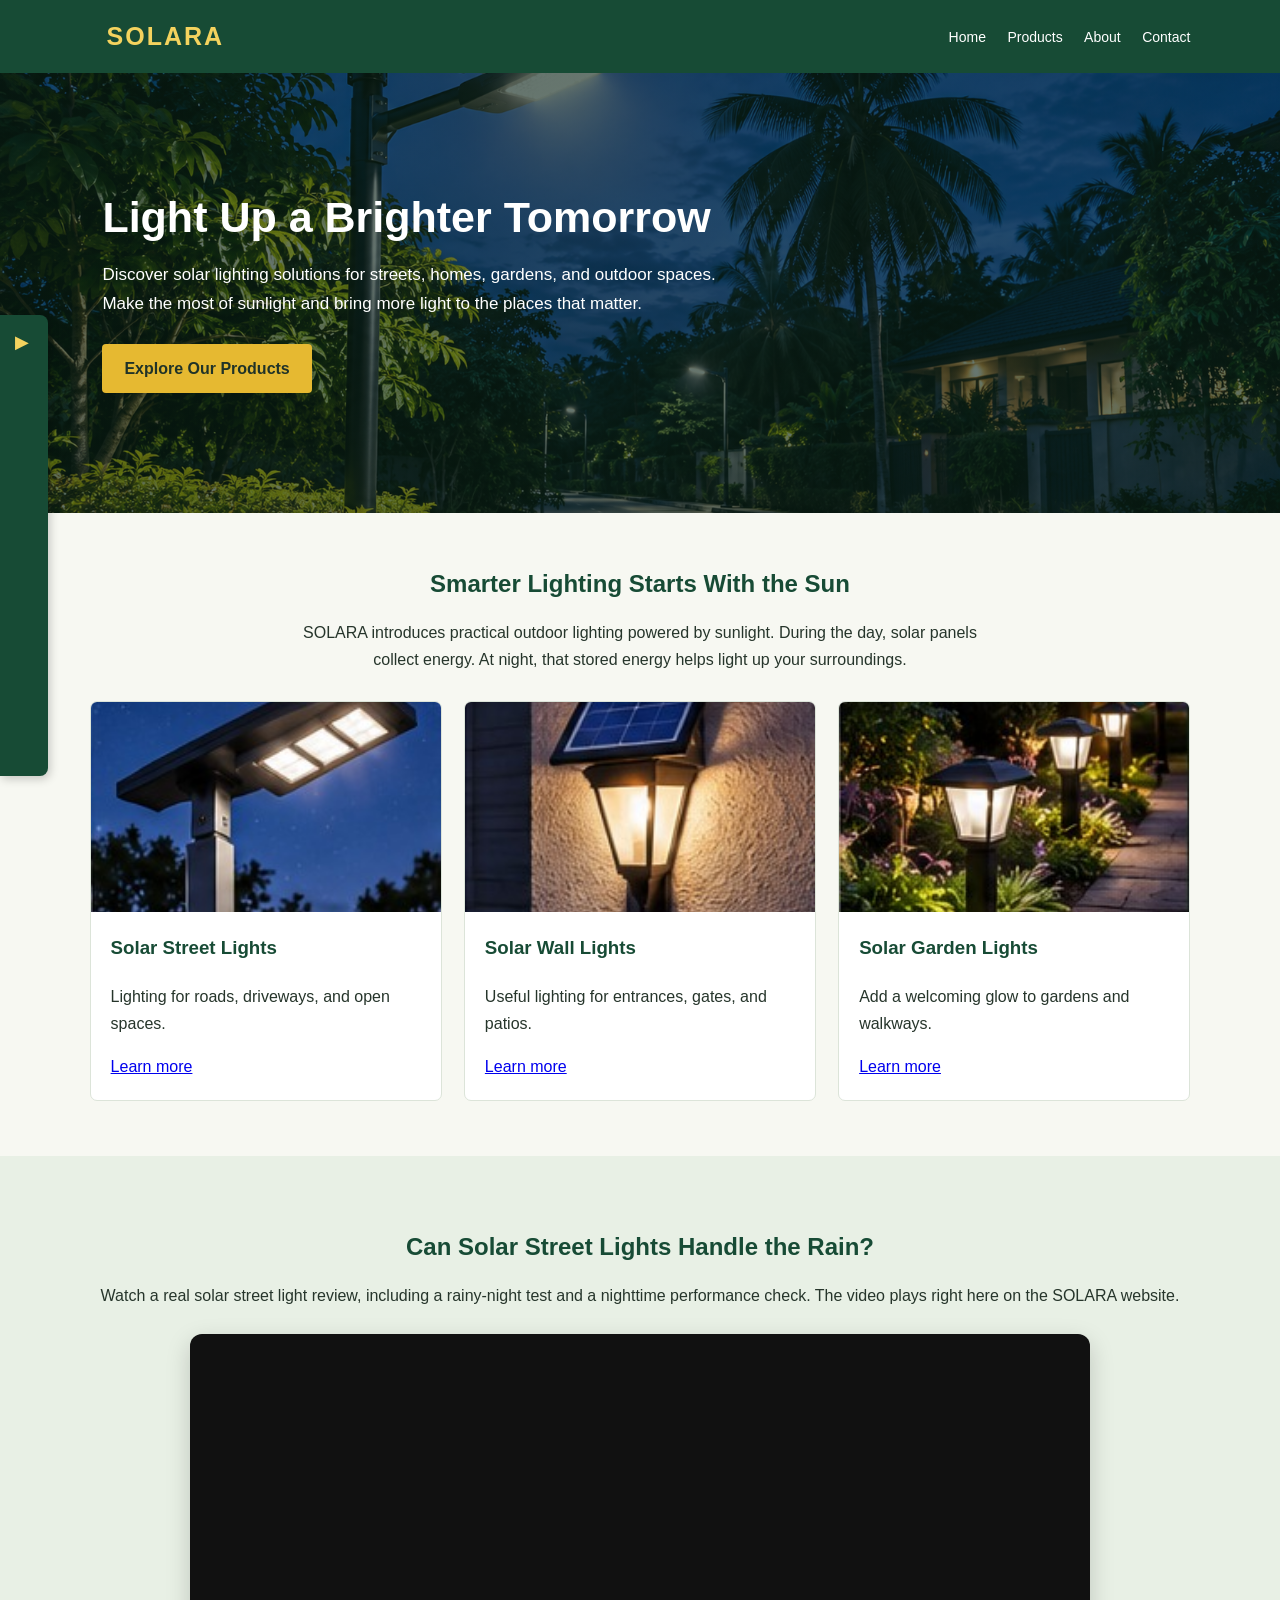
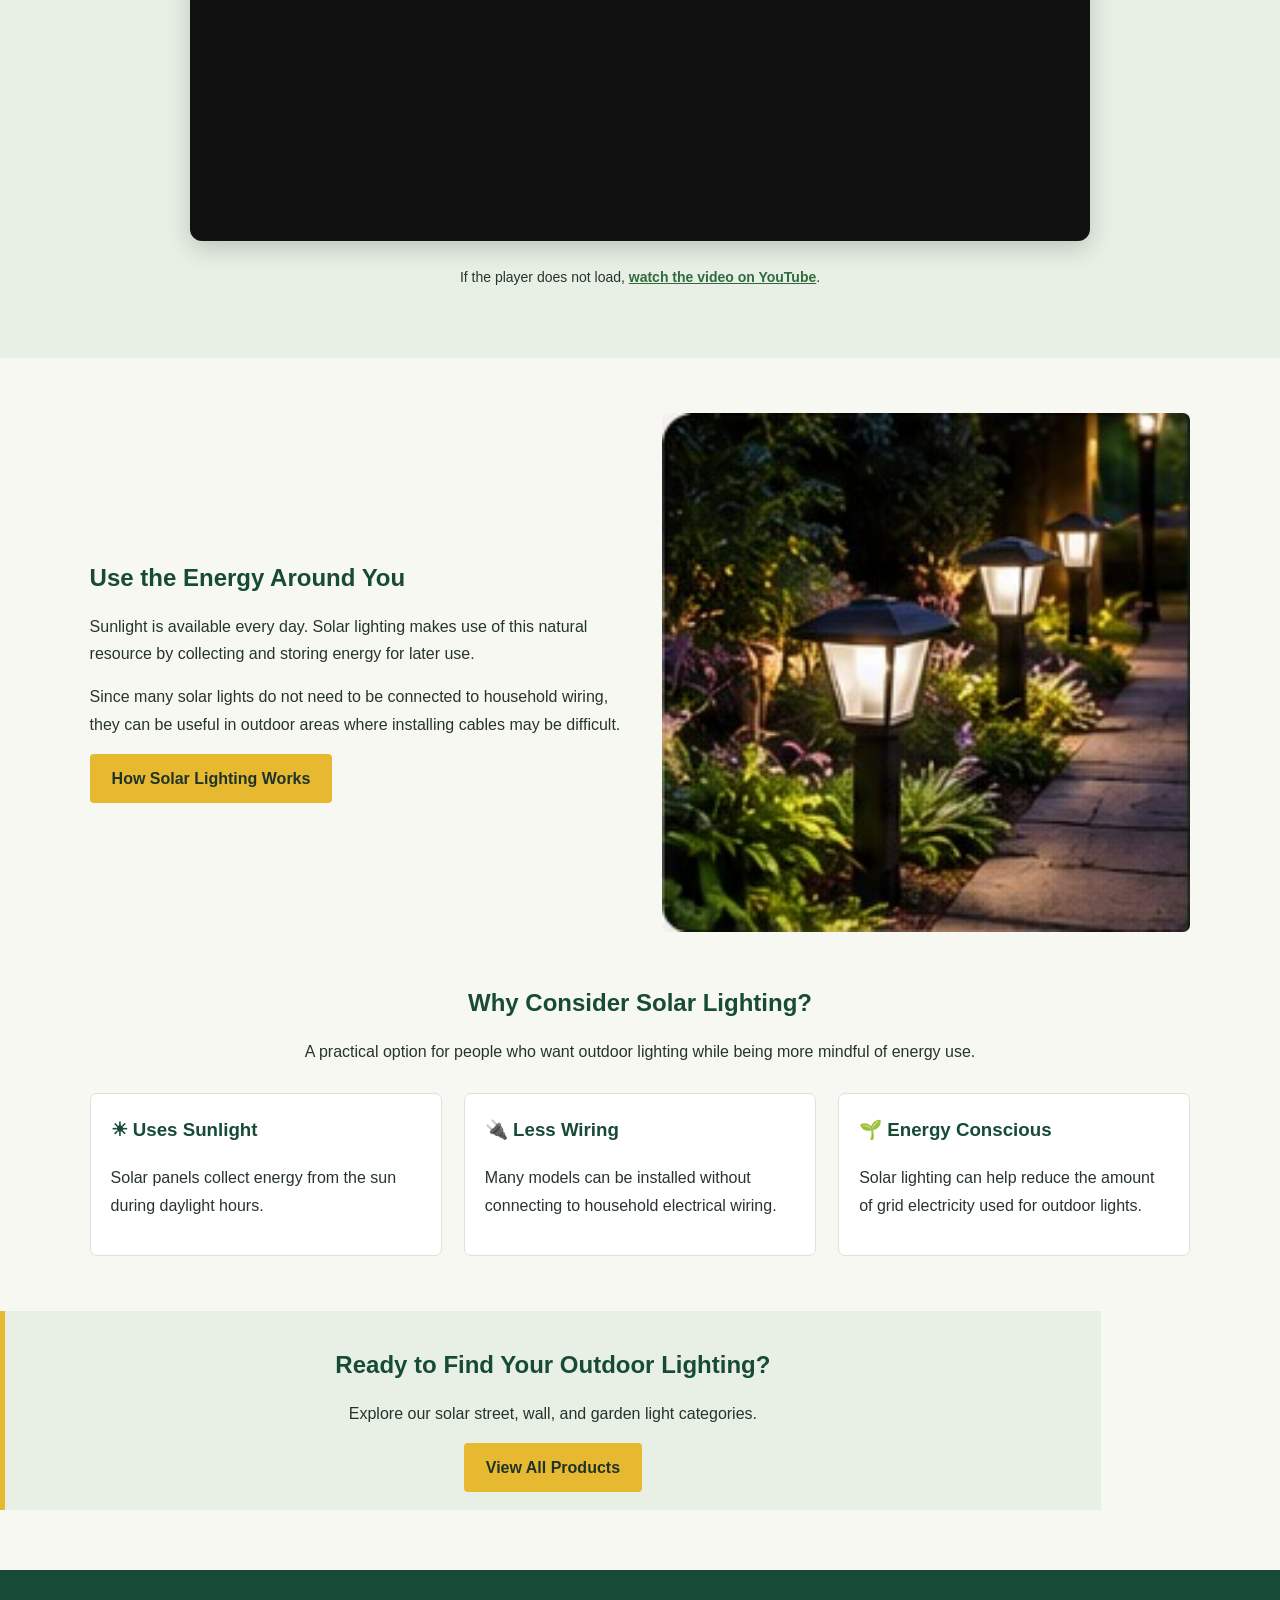
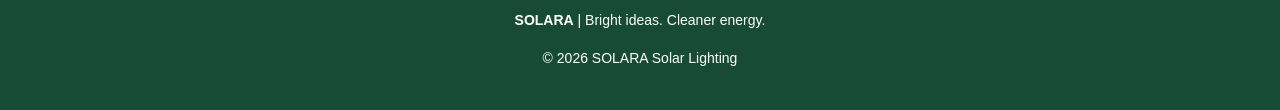
==== index.html @ 8b9b4769 "Add files via upload" ====
<html>
<head>
    <title>SOLARA | Solar Lighting</title>
    <link rel="stylesheet" href="style.css">
    <meta name="viewport" content="width=device-width, initial-scale=1.0">
</head>
<body>


<header>
    <nav>
        <a class="logo" href="index.html">SOLARA</a>
        <div>
            <a href="index.html">Home</a>
            <a href="products.html">Products</a>
            <a href="about.html">About</a>
            <a href="contact.html">Contact</a>
        </div>
    </nav>
</header>


<aside class="sidebar">
        <span class="sidebar-label"> Explore</span>
    <img class="sidebar-photo" src="solar-sidebar.jpg" alt="Solar street light at dusk">
    <div class="sidebar-links">
        <a href="index.html">⌂ Home</a>
        <a href="products.html">▦ Products</a>
        <a href="streetlight.html">☀ Street Lights</a>
        <a href="walllight.html">▣ Wall Lights</a>
        <a href="gardenlight.html">✿ Garden Lights</a>
        <a href="about.html">ⓘ About Solar</a>
        <a href="contact.html">✉ Contact</a>
</div>
    </div>
</aside>

<section class="hero">
    <div class="hero-content">
        <h1>Light Up a Brighter Tomorrow</h1>
        <p>Discover solar lighting solutions for streets, homes, gardens, and outdoor spaces. Make the most of sunlight and bring more light to the places that matter.</p>
        <a class="button" href="products.html">Explore Our Products</a>
    </div>
</section>

<section class="container">
    <div class="section-intro">
        <h2>Smarter Lighting Starts With the Sun</h2>
        <p>SOLARA introduces practical outdoor lighting powered by sunlight. During the day, solar panels collect energy. At night, that stored energy helps light up your surroundings.</p>
    </div>
    <div class="cards">
        <div class="card"><img class="card-image" src="solar-street-card.jpg" alt="Solar street light"><div class="card-content"><h3>Solar Street Lights</h3><p>Lighting for roads, driveways, and open spaces.</p><a href="streetlight.html">Learn more</a></div></div>
        <div class="card"><img class="card-image" src="solar-wall.jpg" alt="Solar wall light illuminating an exterior wall"><div class="card-content"><h3>Solar Wall Lights</h3><p>Useful lighting for entrances, gates, and patios.</p><a href="walllight.html">Learn more</a></div></div>
        <div class="card"><img class="card-image" src="solar-garden.jpg" alt="Solar garden lights along a pathway"><div class="card-content"><h3>Solar Garden Lights</h3><p>Add a welcoming glow to gardens and walkways.</p><a href="gardenlight.html">Learn more</a></div></div>
    </div>
</section>

<section class="video-section">
    <h2>Can Solar Street Lights Handle the Rain?</h2>
    <p>Watch a real solar street light review, including a rainy-night test and a nighttime performance check. The video plays right here on the SOLARA website.</p>
    <div class="video-frame">
        <iframe
            src="https://www.youtube-nocookie.com/embed/PAzaWbCC4JI"
            title="I Bought the Cheapest Solar Street Light... Was It Worth It? — rainy-night test"
            loading="lazy"
            referrerpolicy="strict-origin-when-cross-origin"
            allow="accelerometer; autoplay; clipboard-write; encrypted-media; gyroscope; picture-in-picture; web-share"
            allowfullscreen>
        </iframe>
    </div>
    <p class="video-note">If the player does not load, <a href="https://www.youtube.com/watch?v=PAzaWbCC4JI" target="_blank" rel="noopener">watch the video on YouTube</a>.</p>
</section>

<section class="container">
    <div class="split">
        <div>
            <h2>Use the Energy Around You</h2>
            <p>Sunlight is available every day. Solar lighting makes use of this natural resource by collecting and storing energy for later use.</p>
            <p>Since many solar lights do not need to be connected to household wiring, they can be useful in outdoor areas where installing cables may be difficult.</p>
            <a class="button" href="about.html">How Solar Lighting Works</a>
        </div>
        <img src="solar-garden.jpg" alt="Solar garden lights illuminating a pathway">
    </div>
</section>

<section class="container">
    <div class="section-intro">
        <h2>Why Consider Solar Lighting?</h2>
        <p>A practical option for people who want outdoor lighting while being more mindful of energy use.</p>
    </div>
    <div class="cards">
        <div class="card"><div class="card-content"><h3>☀ Uses Sunlight</h3><p>Solar panels collect energy from the sun during daylight hours.</p></div></div>
        <div class="card"><div class="card-content"><h3>🔌 Less Wiring</h3><p>Many models can be installed without connecting to household electrical wiring.</p></div></div>
        <div class="card"><div class="card-content"><h3>🌱 Energy Conscious</h3><p>Solar lighting can help reduce the amount of grid electricity used for outdoor lights.</p></div></div>
    </div>
</section>

<section class="container info center">
    <h2>Ready to Find Your Outdoor Lighting?</h2>
    <p>Explore our solar street, wall, and garden light categories.</p>
    <a class="button" href="products.html">View All Products</a>
</section>

<footer>
    <p><strong>SOLARA</strong> | Bright ideas. Cleaner energy.</p>
    <p>© 2026 SOLARA Solar Lighting</p>
</footer>


</body>
</html>
---- style.css ----
* {
    box-sizing: border-box;
}

body {
    margin: 0;
    font-family: Arial, sans-serif;
    background: #f7f8f2;
    color: #26352b;
    line-height: 1.7;
}

header {
    background: #174b35;
    padding: 15px 7%;
    position: sticky;
    top: 0;
    z-index: 10;
}

nav {
    display: flex;
    justify-content: space-between;
    align-items: center;
    flex-wrap: wrap;
    gap: 12px;
}

.logo {
    color: #f4d35e;
    font-size: 25px;
    font-weight: bold;
    text-decoration: none;
    letter-spacing: 2px;
}

nav a {
    color: white;
    text-decoration: none;
    margin-left: 17px;
    font-size: 14px;
}

nav a:hover {
    color: #f4d35e;
}

.sidebar {
    position: fixed;
    left: 0;
    top: 35%;
    width: 48px;
    background: #174b35;
    color: white;
    border-radius: 0 8px 8px 0;
    overflow: hidden;
    z-index: 20;
    transition: width 0.3s ease;
    box-shadow: 2px 3px 10px rgba(0, 0, 0, 0.2);
}

.sidebar:hover {
    width: 220px;
}
.sidebar-label,
.sidebar-photo,
.sidebar-links {
    opacity: 0;
    visibility: hidden;
    transition: opacity 0.3s ease, visibility 0.3s ease;
}


.sidebar:hover .sidebar-label,
.sidebar:hover .sidebar-photo,
.sidebar:hover .sidebar-links {
    opacity: 1;
    visibility: visible;
}

.sidebar-label {
    display: block;
    padding: 13px 15px 13px 42px;
    white-space: nowrap;
    font-weight: bold;
}

.sidebar-photo {
    width: 220px;
    height: 115px;
    object-fit: cover;
    display: block;
}

.sidebar-links a {
    display: block;
    color: white;
    text-decoration: none;
    padding: 9px 15px;
    white-space: nowrap;
    font-size: 14px;
}

.sidebar::before {
    content: "▶";
    position: absolute;
    top: 12px;
    left: 15px;
    color: #f4d35e;
    font-size: 18px;
    pointer-events: none;
    transition: transform 0.3s ease;
}

/* Rotate arrow when expanded */
.sidebar:hover::before {
    transform: rotate(180deg);

}

.hero {
    min-height: 440px;
    padding: 85px 8%;
    display: flex;
    align-items: center;
    color: white;
    background:
        linear-gradient(rgba(10, 35, 23, 0.62), rgba(10, 35, 23, 0.62)),
        url("solar-street.jpg");
    background-size: cover;
    background-position: center;
}

.hero-content {
    max-width: 650px;
}

.hero h1 {
    font-size: 43px;
    line-height: 1.2;
    margin: 0 0 15px;
}

.hero p {
    font-size: 17px;
    margin-bottom: 25px;
}

.button {
    display: inline-block;
    background: #e6b931;
    color: #203328;
    padding: 11px 22px;
    border-radius: 4px;
    text-decoration: none;
    font-weight: bold;
}

.button:hover {
    background: #f4d35e;
}

.container {
    width: 86%;
    max-width: 1120px;
    margin: 55px auto;
}

.center {
    text-align: center;
}

.section-intro {
    max-width: 720px;
    margin: 0 auto 28px;
    text-align: center;
}

h2 {
    color: #174b35;
    line-height: 1.3;
}

.cards {
    display: flex;
    flex-wrap: wrap;
    gap: 22px;
    margin-top: 25px;
}

.card {
    flex: 1 1 250px;
    background: white;
    border: 1px solid #dce4d9;
    border-radius: 7px;
    overflow: hidden;
}

.card-content {
    padding: 20px;
}

.card h3 {
    color: #174b35;
    margin-top: 0;
}

.card-image {
    width: 100%;
    height: 210px;
    object-fit: cover;
    display: block;
}

.photo {
    width: 100%;
    max-height: 420px;
    object-fit: cover;
    border-radius: 7px;
    display: block;
}

.split {
    display: flex;
    align-items: center;
    gap: 35px;
    margin: 45px 0;
}

.split > div {
    flex: 1;
}

.split img {
    width: 48%;
    min-height: 280px;
    object-fit: cover;
    border-radius: 7px;
}

.info {
    background: #e8f0e5;
    border-left: 5px solid #e6b931;
    padding: 18px 22px;
    margin: 25px 0;
}

.page-banner {
    background: #e8f0e5;
    padding: 48px 7%;
    text-align: center;
}

.page-banner h1 {
    color: #174b35;
    margin: 0;
    font-size: 34px;
}

/* Clickable video preview - opens YouTube in a new tab */
.video-section {
    background: #e8f0e5;
    padding: 55px 7%;
    text-align: center;
}

.video-preview {
    display: block;
    position: relative;
    width: 100%;
    max-width: 850px;
    height: 430px;
    margin: 25px auto 0;
    overflow: hidden;
    border-radius: 8px;
    background: #183d2d;
    box-shadow: 0 4px 15px rgba(0, 0, 0, 0.2);
}

.video-preview img {
    width: 100%;
    height: 100%;
    object-fit: cover;
    opacity: 0.82;
    transition: transform 0.3s ease, opacity 0.3s ease;
}

.video-preview:hover img {
    transform: scale(1.04);
    opacity: 1;
}

.play-button {
    position: absolute;
    top: 50%;
    left: 50%;
    transform: translate(-50%, -50%);
    background: #e62117;
    color: white;
    font-size: 32px;
    padding: 12px 25px;
    border-radius: 12px;
}

.video-caption {
    position: absolute;
    bottom: 0;
    left: 0;
    width: 100%;
    padding: 18px;
    color: white;
    text-align: left;
    font-weight: bold;
    background: linear-gradient(transparent, rgba(0, 0, 0, 0.85));
}

.steps {
    display: flex;
    flex-wrap: wrap;
    gap: 18px;
    margin-top: 25px;
}

.step {
    flex: 1 1 200px;
    padding: 22px;
    background: white;
    border: 1px solid #dce4d9;
    border-radius: 7px;
}

.step-number {
    display: inline-block;
    background: #174b35;
    color: white;
    padding: 5px 12px;
    border-radius: 50%;
    font-weight: bold;
}

footer {
    background: #174b35;
    color: white;
    text-align: center;
    padding: 25px 15px;
    margin-top: 60px;
    font-size: 14px;
}

@media (max-width: 700px) {
    header {
        padding: 14px 5%;
    }

    nav {
        flex-direction: column;
    }

    nav a {
        margin: 0 7px;
    }

    .hero {
        min-height: 380px;
        padding: 65px 7%;
    }

    .hero h1 {
        font-size: 32px;
    }

    .container {
        width: 90%;
        margin: 40px auto;
    }

    .split {
        flex-direction: column;
    }

    .split img {
        width: 100%;
    }

    .video-preview {
        height: 250px;
    }

    .sidebar {
        top: auto;
        bottom: 15px;
    }

    .sidebar:hover {
        width: 205px;
    }
}


/* Responsive YouTube video player */
.video-frame {
    width: 100%;
    max-width: 900px;
    margin: 25px auto;
    aspect-ratio: 16 / 9;
    overflow: hidden;
    border-radius: 12px;
    background: #111;
    box-shadow: 0 8px 24px rgba(0, 0, 0, 0.18);
}

.video-frame iframe {
    display: block;
    width: 100%;
    height: 100%;
    border: 0;
}

.video-note {
    font-size: 14px;
}

.video-note a {
    color: #2f6b3f;
    font-weight: bold;
}
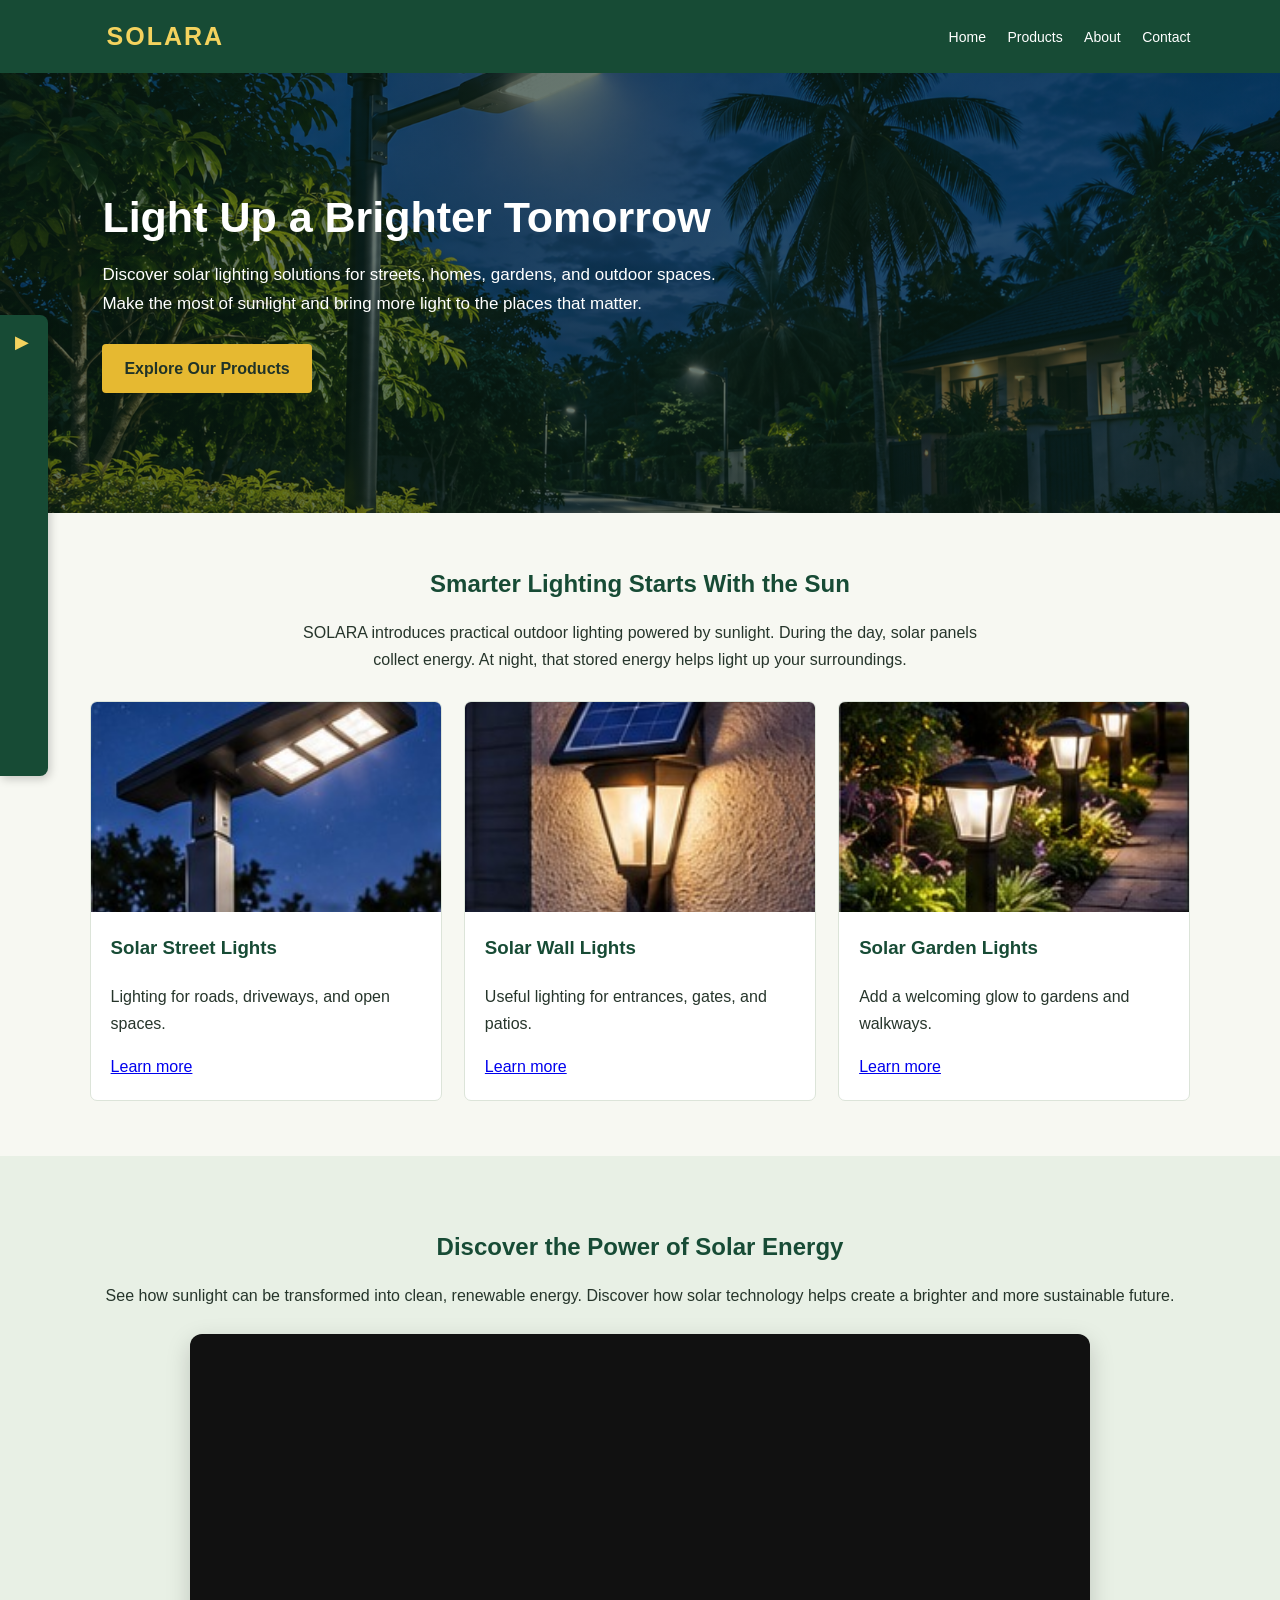
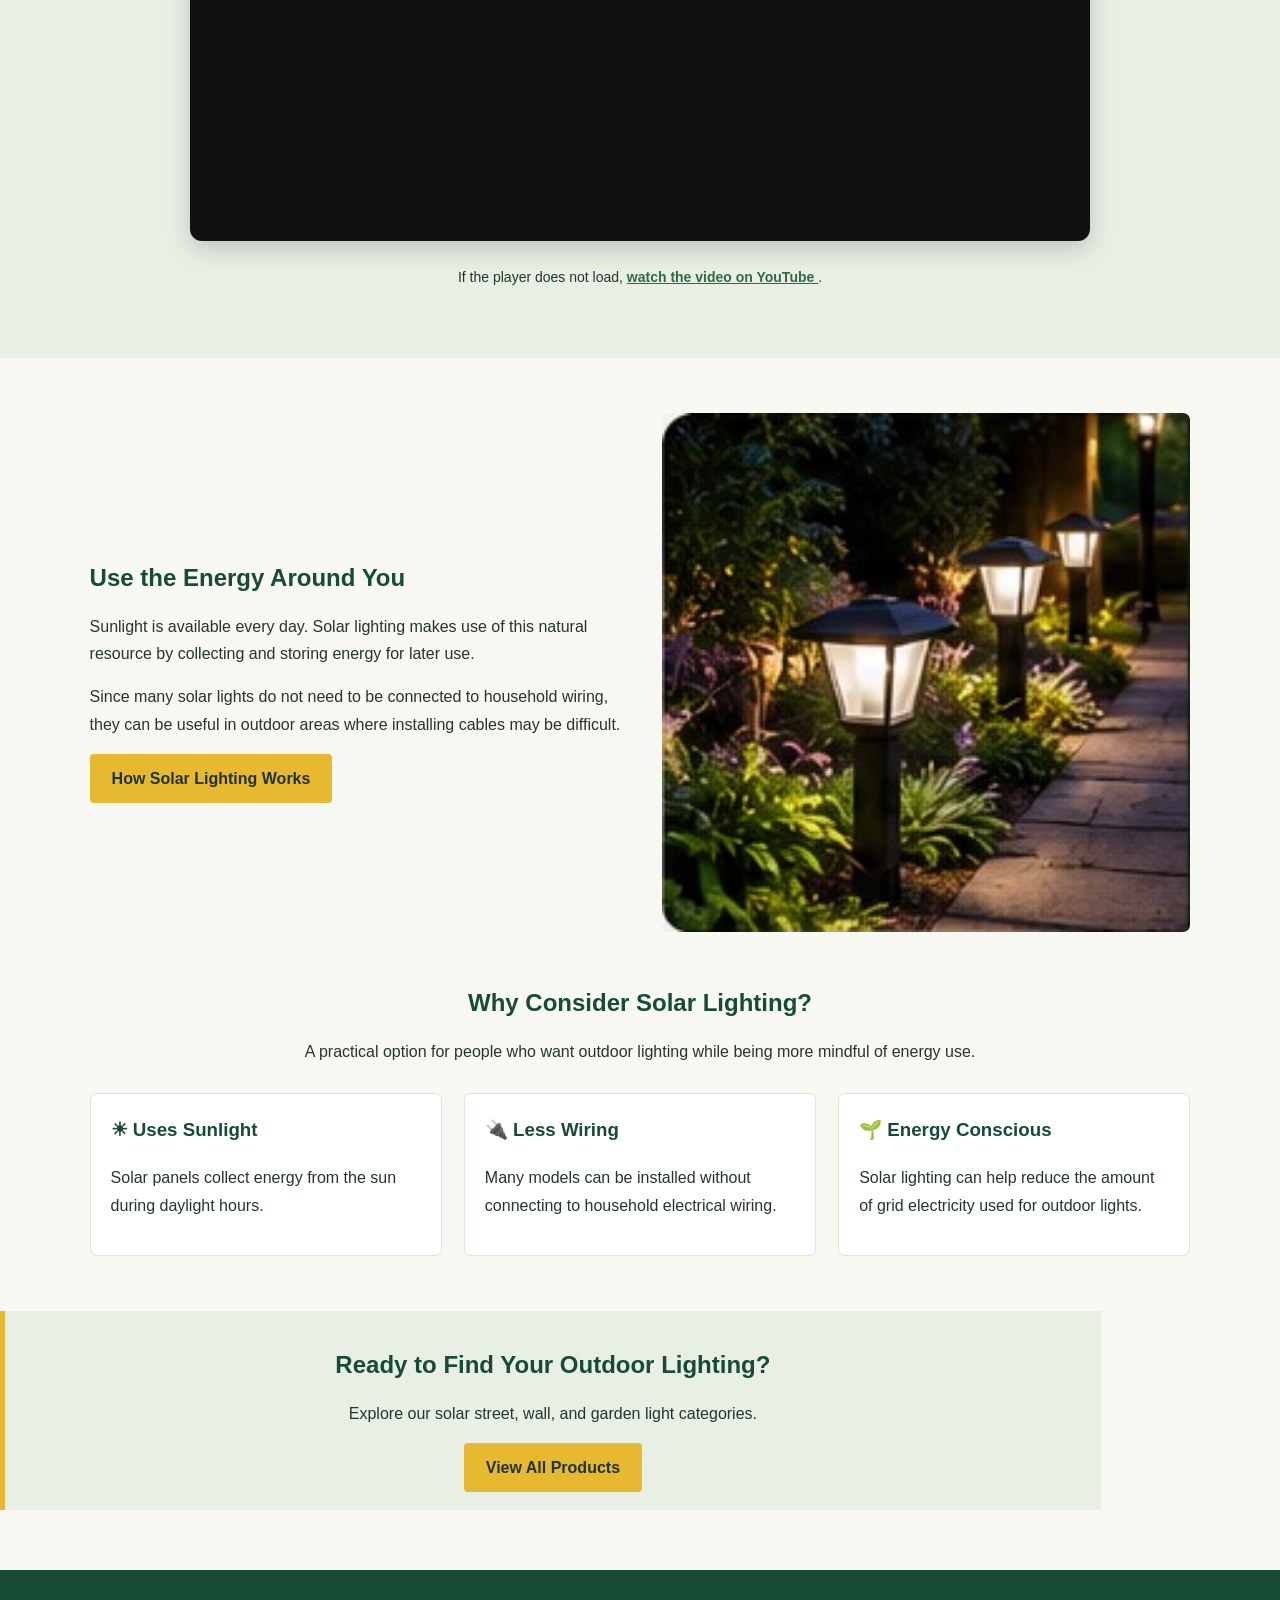
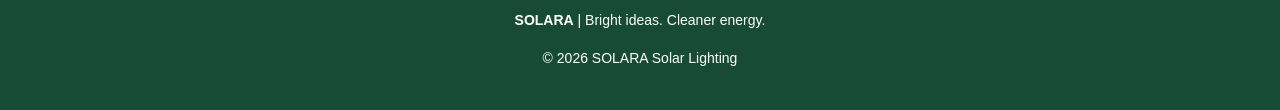
==== commit dc7e9665: "Refactor index.html with updated video and content Updated the YouTube video section and improved th" ====
--- a/index.html
+++ b/index.html
@@ -5,7 +5,6 @@
     <meta name="viewport" content="width=device-width, initial-scale=1.0">
 </head>
 <body>
-
 
 <header>
     <nav>
@@ -19,9 +18,8 @@
     </nav>
 </header>
 
-
 <aside class="sidebar">
-        <span class="sidebar-label"> Explore</span>
+    <span class="sidebar-label">Explore</span>
     <img class="sidebar-photo" src="solar-sidebar.jpg" alt="Solar street light at dusk">
     <div class="sidebar-links">
         <a href="index.html">⌂ Home</a>
@@ -31,7 +29,6 @@
         <a href="gardenlight.html">✿ Garden Lights</a>
         <a href="about.html">ⓘ About Solar</a>
         <a href="contact.html">✉ Contact</a>
-</div>
     </div>
 </aside>
 
@@ -49,26 +46,55 @@
         <p>SOLARA introduces practical outdoor lighting powered by sunlight. During the day, solar panels collect energy. At night, that stored energy helps light up your surroundings.</p>
     </div>
     <div class="cards">
-        <div class="card"><img class="card-image" src="solar-street-card.jpg" alt="Solar street light"><div class="card-content"><h3>Solar Street Lights</h3><p>Lighting for roads, driveways, and open spaces.</p><a href="streetlight.html">Learn more</a></div></div>
-        <div class="card"><img class="card-image" src="solar-wall.jpg" alt="Solar wall light illuminating an exterior wall"><div class="card-content"><h3>Solar Wall Lights</h3><p>Useful lighting for entrances, gates, and patios.</p><a href="walllight.html">Learn more</a></div></div>
-        <div class="card"><img class="card-image" src="solar-garden.jpg" alt="Solar garden lights along a pathway"><div class="card-content"><h3>Solar Garden Lights</h3><p>Add a welcoming glow to gardens and walkways.</p><a href="gardenlight.html">Learn more</a></div></div>
+        <div class="card">
+            <img class="card-image" src="solar-street-card.jpg" alt="Solar street light">
+            <div class="card-content">
+                <h3>Solar Street Lights</h3>
+                <p>Lighting for roads, driveways, and open spaces.</p>
+                <a href="streetlight.html">Learn more</a>
+            </div>
+        </div>
+        <div class="card">
+            <img class="card-image" src="solar-wall.jpg" alt="Solar wall light illuminating an exterior wall">
+            <div class="card-content">
+                <h3>Solar Wall Lights</h3>
+                <p>Useful lighting for entrances, gates, and patios.</p>
+                <a href="walllight.html">Learn more</a>
+            </div>
+        </div>
+        <div class="card">
+            <img class="card-image" src="solar-garden.jpg" alt="Solar garden lights along a pathway">
+            <div class="card-content">
+                <h3>Solar Garden Lights</h3>
+                <p>Add a welcoming glow to gardens and walkways.</p>
+                <a href="gardenlight.html">Learn more</a>
+            </div>
+        </div>
     </div>
 </section>
 
+<!-- UPDATED YOUTUBE VIDEO SECTION -->
 <section class="video-section">
-    <h2>Can Solar Street Lights Handle the Rain?</h2>
-    <p>Watch a real solar street light review, including a rainy-night test and a nighttime performance check. The video plays right here on the SOLARA website.</p>
+    <h2>Discover the Power of Solar Energy</h2>
+    <p>See how sunlight can be transformed into clean, renewable energy. Discover how solar technology helps create a brighter and more sustainable future.</p>
+
     <div class="video-frame">
         <iframe
-            src="https://www.youtube-nocookie.com/embed/PAzaWbCC4JI"
-            title="I Bought the Cheapest Solar Street Light... Was It Worth It? — rainy-night test"
+            src="https://www.youtube-nocookie.com/embed/TzfnlPxCZv0"
+            title="Solar Energy Video"
             loading="lazy"
             referrerpolicy="strict-origin-when-cross-origin"
             allow="accelerometer; autoplay; clipboard-write; encrypted-media; gyroscope; picture-in-picture; web-share"
             allowfullscreen>
         </iframe>
     </div>
-    <p class="video-note">If the player does not load, <a href="https://www.youtube.com/watch?v=PAzaWbCC4JI" target="_blank" rel="noopener">watch the video on YouTube</a>.</p>
+
+    <p class="video-note">
+        If the player does not load,
+        <a href="https://www.youtube.com/watch?v=TzfnlPxCZv0" target="_blank" rel="noopener">
+            watch the video on YouTube
+        </a>.
+    </p>
 </section>
 
 <section class="container">
@@ -89,9 +115,24 @@
         <p>A practical option for people who want outdoor lighting while being more mindful of energy use.</p>
     </div>
     <div class="cards">
-        <div class="card"><div class="card-content"><h3>☀ Uses Sunlight</h3><p>Solar panels collect energy from the sun during daylight hours.</p></div></div>
-        <div class="card"><div class="card-content"><h3>🔌 Less Wiring</h3><p>Many models can be installed without connecting to household electrical wiring.</p></div></div>
-        <div class="card"><div class="card-content"><h3>🌱 Energy Conscious</h3><p>Solar lighting can help reduce the amount of grid electricity used for outdoor lights.</p></div></div>
+        <div class="card">
+            <div class="card-content">
+                <h3>☀ Uses Sunlight</h3>
+                <p>Solar panels collect energy from the sun during daylight hours.</p>
+            </div>
+        </div>
+        <div class="card">
+            <div class="card-content">
+                <h3>🔌 Less Wiring</h3>
+                <p>Many models can be installed without connecting to household electrical wiring.</p>
+            </div>
+        </div>
+        <div class="card">
+            <div class="card-content">
+                <h3>🌱 Energy Conscious</h3>
+                <p>Solar lighting can help reduce the amount of grid electricity used for outdoor lights.</p>
+            </div>
+        </div>
     </div>
 </section>
 
@@ -106,6 +147,5 @@
     <p>© 2026 SOLARA Solar Lighting</p>
 </footer>
 
-
 </body>
 </html>
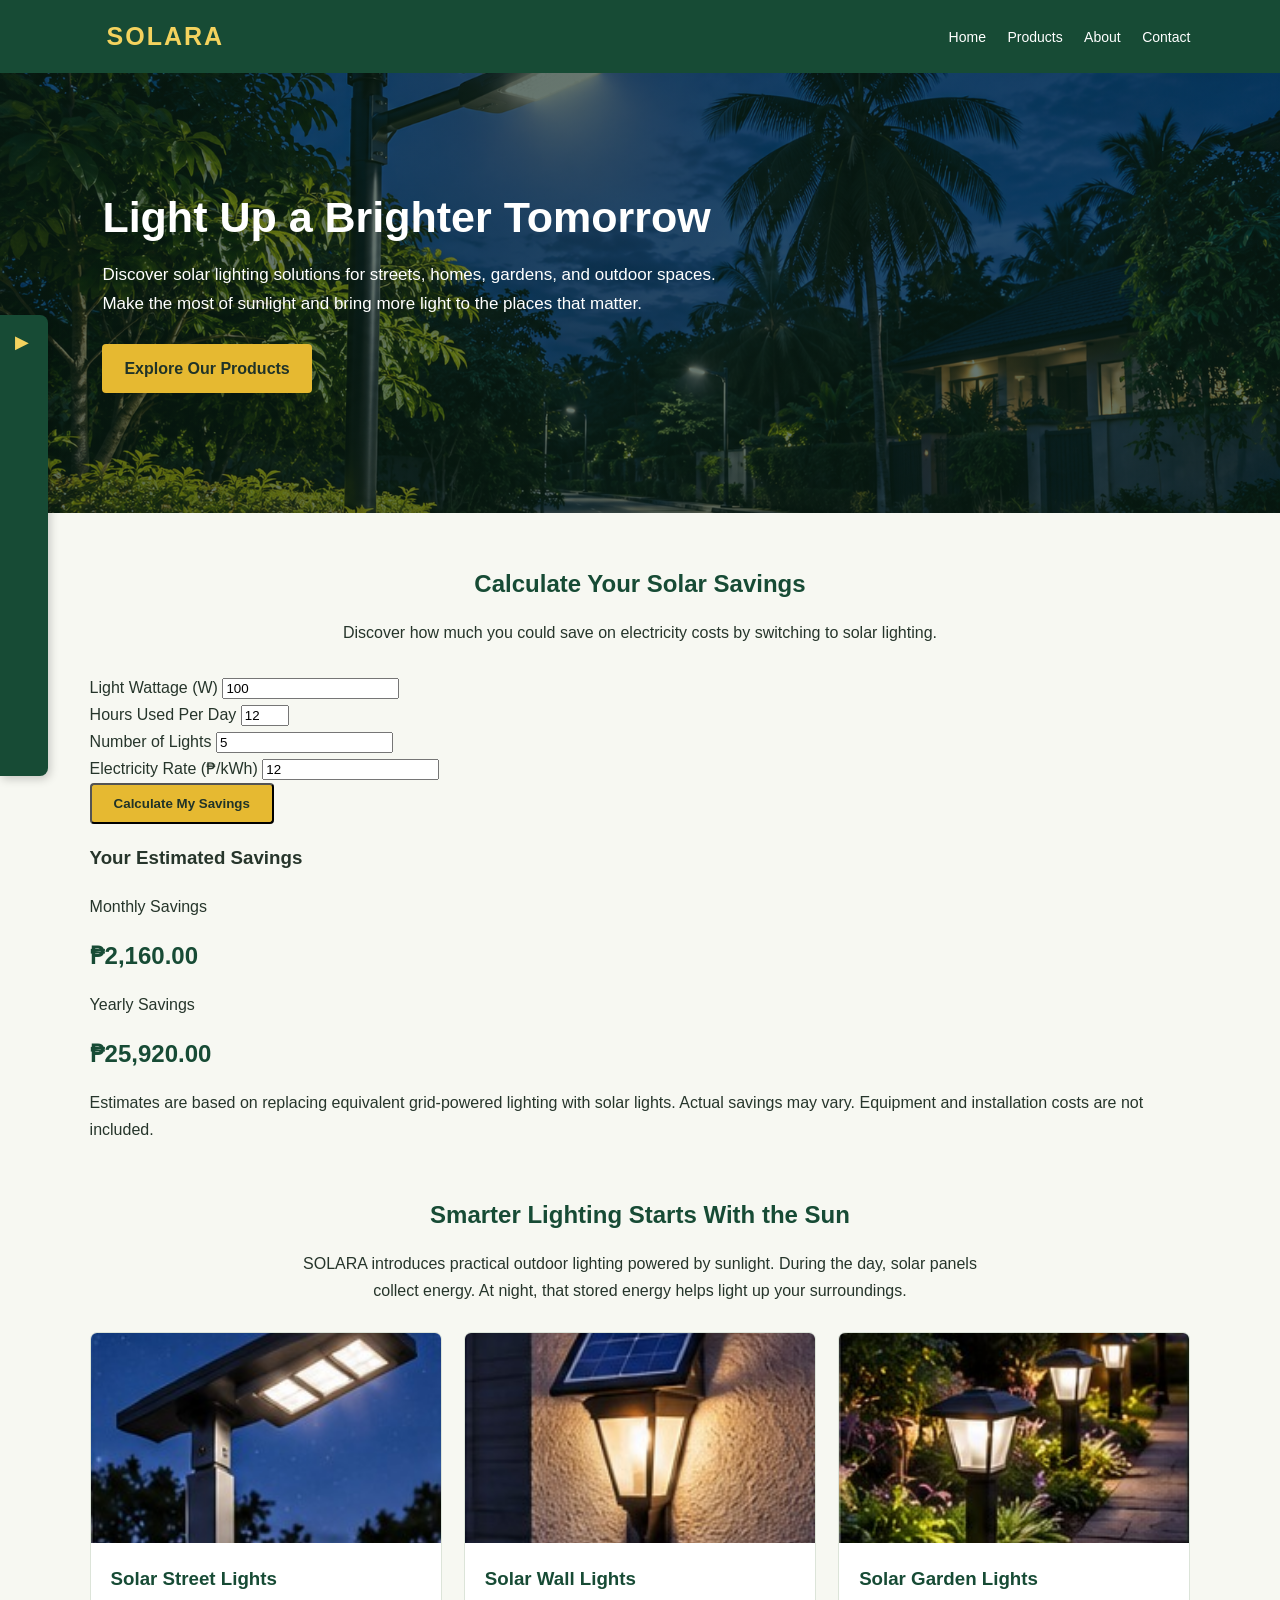
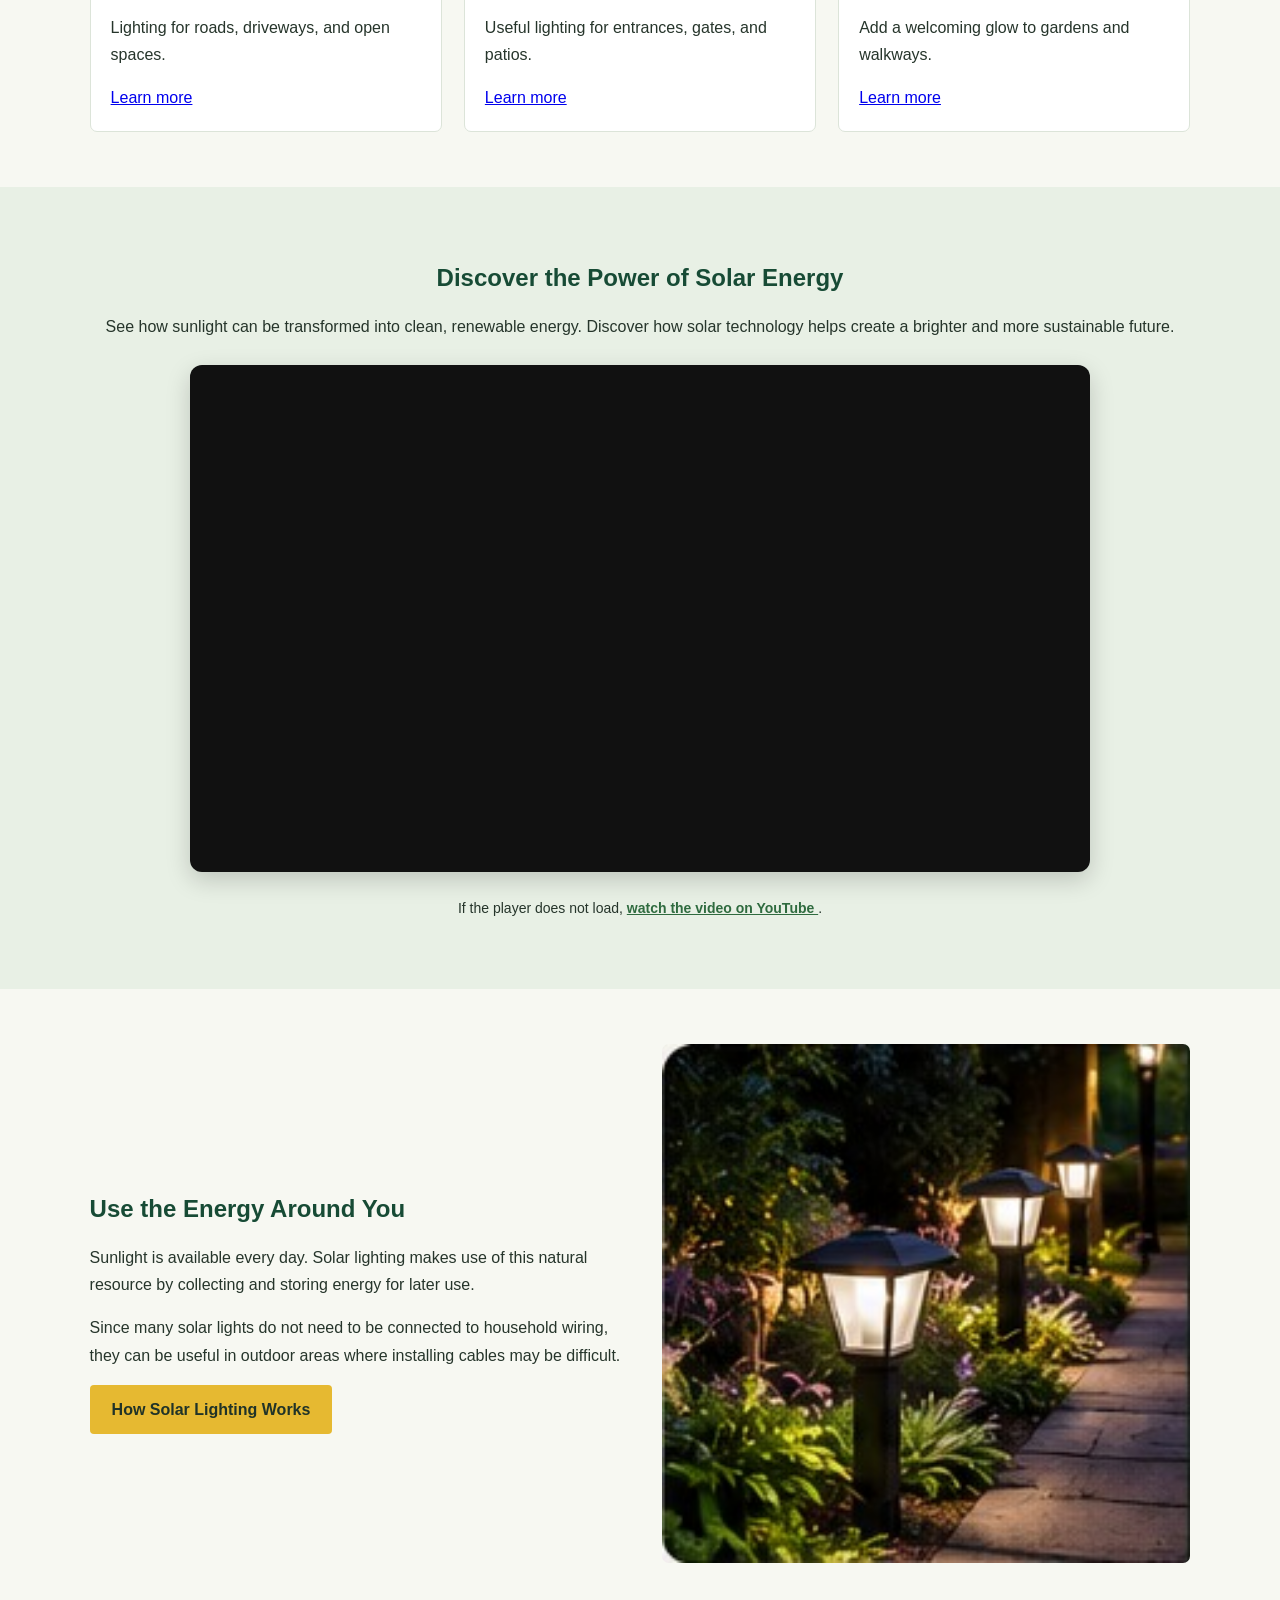
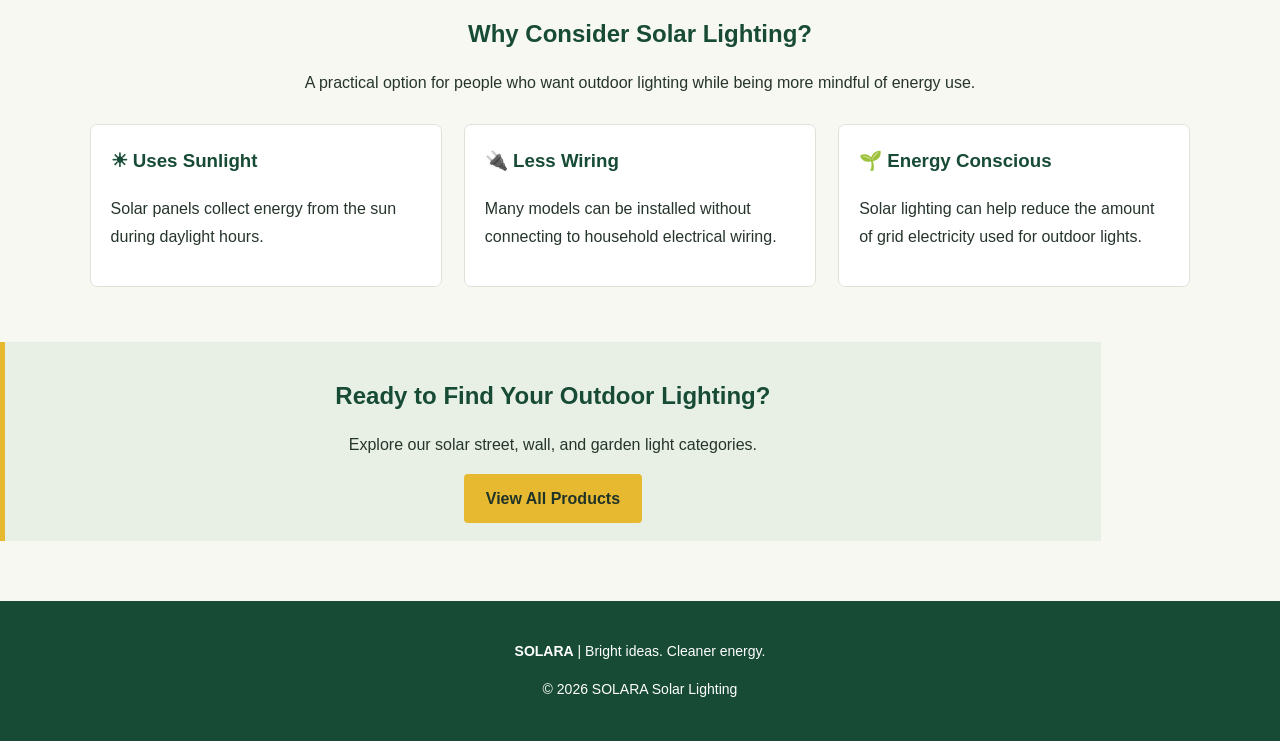
==== commit 45362749: "Add solar savings calculator section to index.html" ====
--- a/index.html
+++ b/index.html
@@ -5,7 +5,7 @@
     <meta name="viewport" content="width=device-width, initial-scale=1.0">
 </head>
 <body>
-
+<!-- Redeploy SOLARA website -->
 <header>
     <nav>
         <a class="logo" href="index.html">SOLARA</a>
@@ -40,6 +40,69 @@
     </div>
 </section>
 
+<section class="container calculator-section" id="calculator">
+
+    <div class="section-intro">
+        <h2>Calculate Your Solar Savings</h2>
+        <p>Discover how much you could save on electricity costs by switching to solar lighting.</p>
+    </div>
+
+    <div class="calculator-box">
+
+        <div class="calculator-inputs">
+
+            <div class="calc-field">
+                <label for="wattage">Light Wattage (W)</label>
+                <input type="number" id="wattage" value="100" min="1">
+            </div>
+
+            <div class="calc-field">
+                <label for="hours">Hours Used Per Day</label>
+                <input type="number" id="hours" value="12" min="1" max="24">
+            </div>
+
+            <div class="calc-field">
+                <label for="quantity">Number of Lights</label>
+                <input type="number" id="quantity" value="5" min="1">
+            </div>
+
+            <div class="calc-field">
+                <label for="rate">Electricity Rate (₱/kWh)</label>
+                <input type="number" id="rate" value="12" min="0.01" step="0.01">
+            </div>
+
+        </div>
+
+        <button type="button" class="button calculate-btn" id="calculateBtn">
+            Calculate My Savings
+        </button>
+
+        <div class="calculator-results">
+
+            <h3>Your Estimated Savings</h3>
+
+            <div class="savings-amount">
+                <span>Monthly Savings</span>
+                <h2 id="monthlySavings">₱2,160.00</h2>
+            </div>
+
+            <div class="savings-amount">
+                <span>Yearly Savings</span>
+                <h2 id="yearlySavings">₱25,920.00</h2>
+            </div>
+
+            <p class="calculator-note">
+                Estimates are based on replacing equivalent grid-powered
+                lighting with solar lights. Actual savings may vary.
+                Equipment and installation costs are not included.
+            </p>
+
+        </div>
+
+    </div>
+
+</section>
+
 <section class="container">
     <div class="section-intro">
         <h2>Smarter Lighting Starts With the Sun</h2>
@@ -146,6 +209,6 @@
     <p><strong>SOLARA</strong> | Bright ideas. Cleaner energy.</p>
     <p>© 2026 SOLARA Solar Lighting</p>
 </footer>
-
+<script src="script.js"></script>
 </body>
 </html>
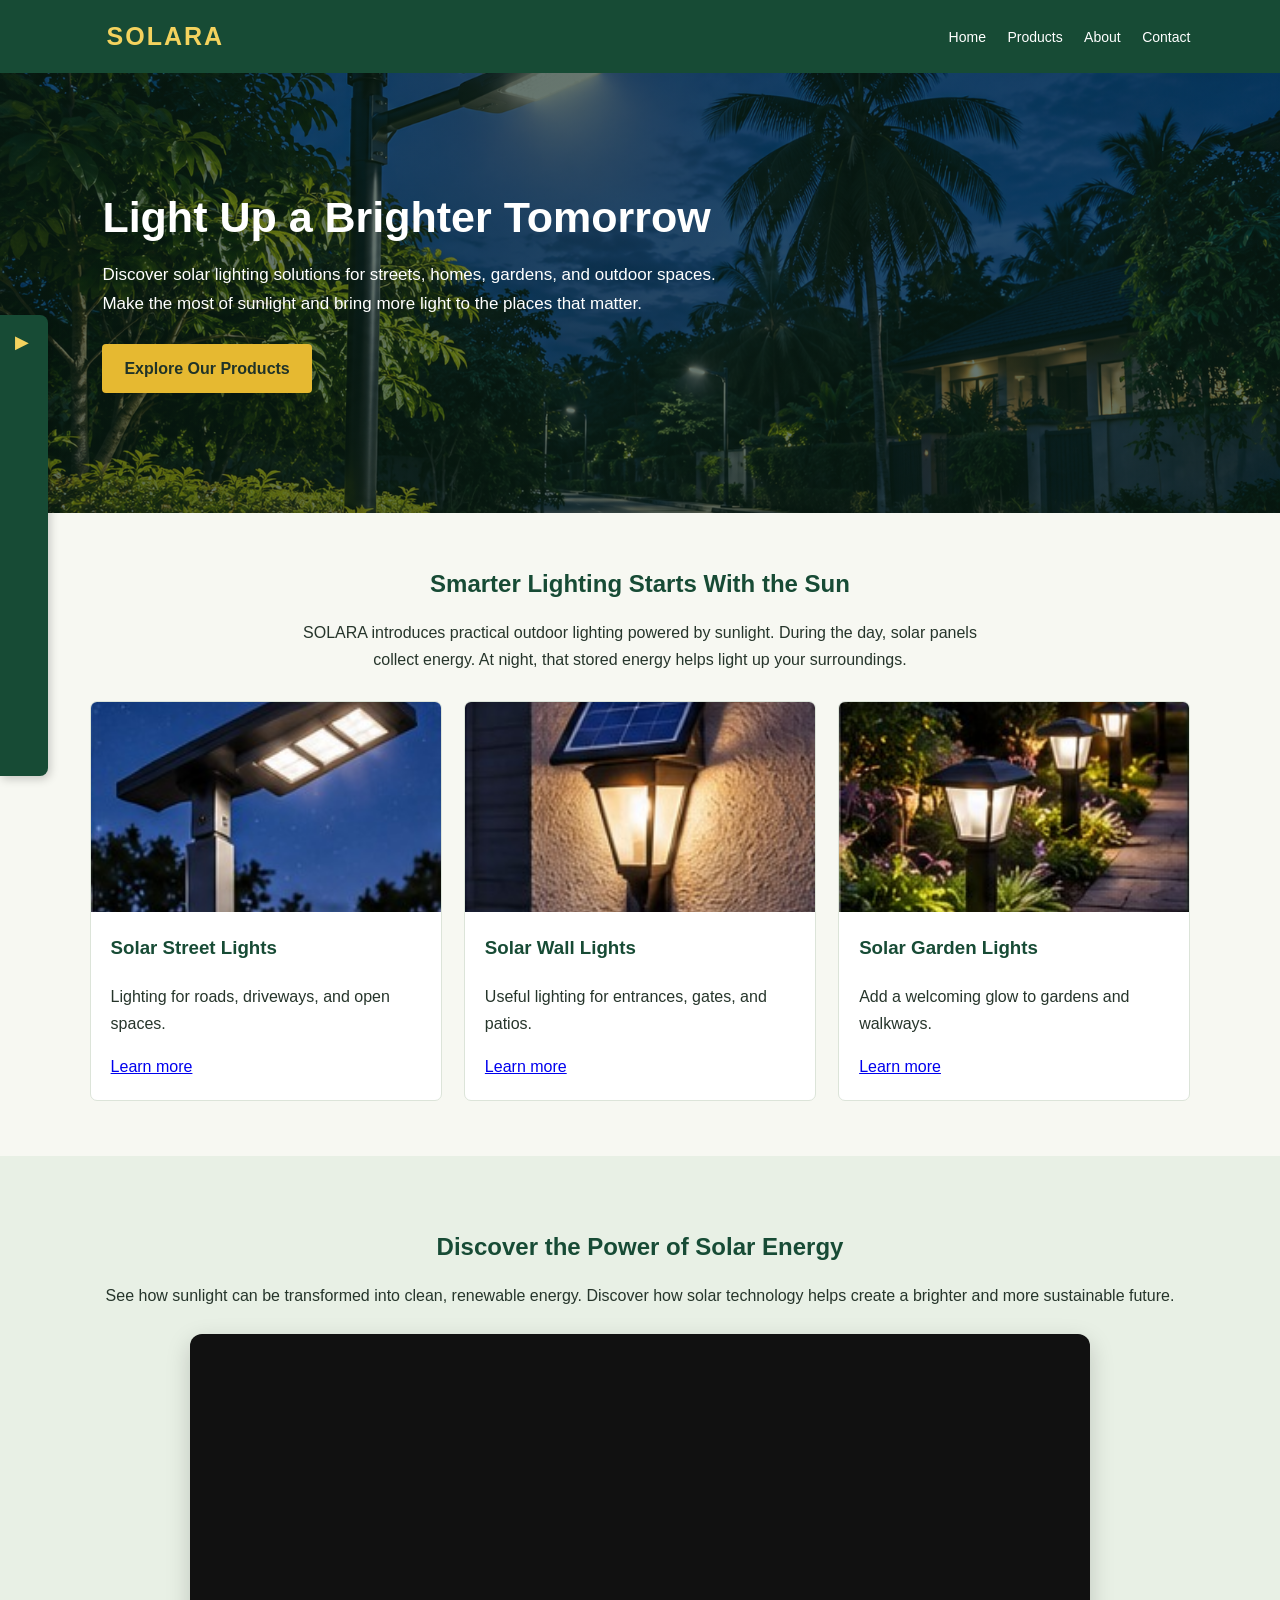
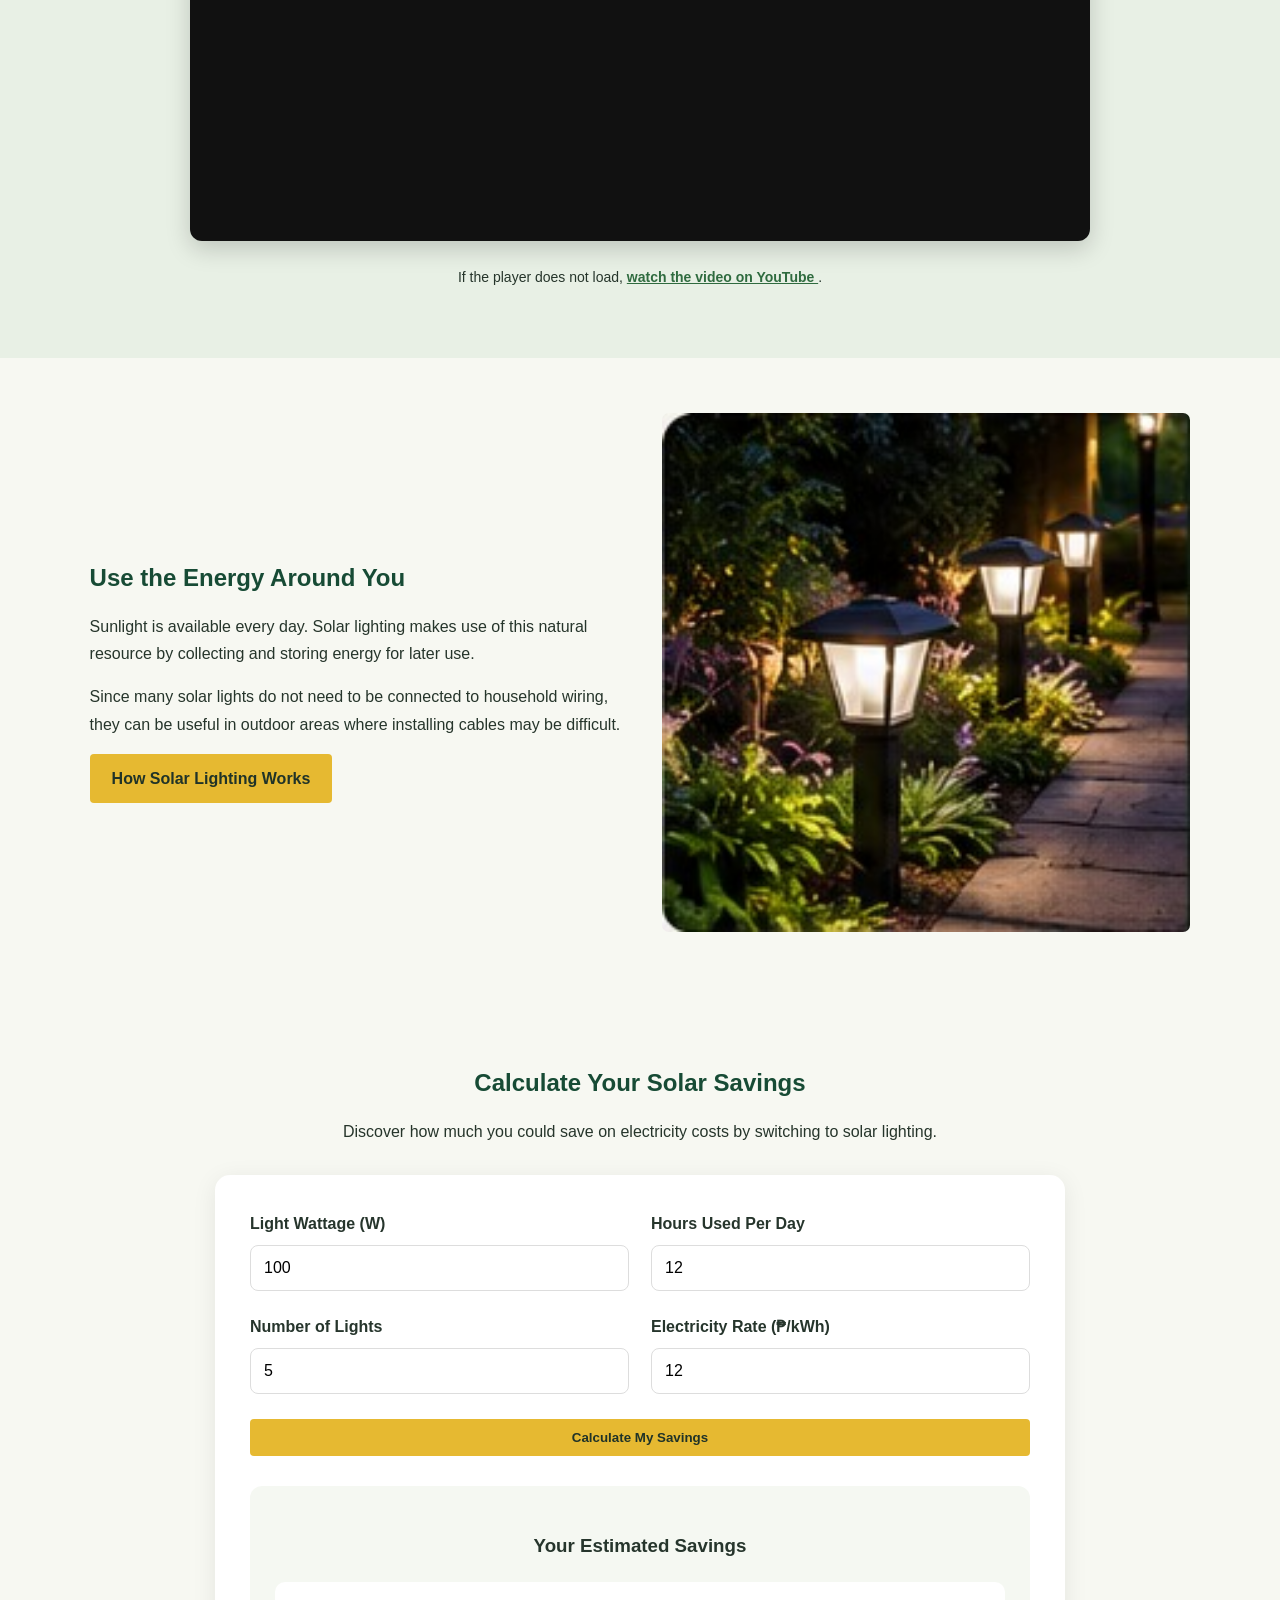
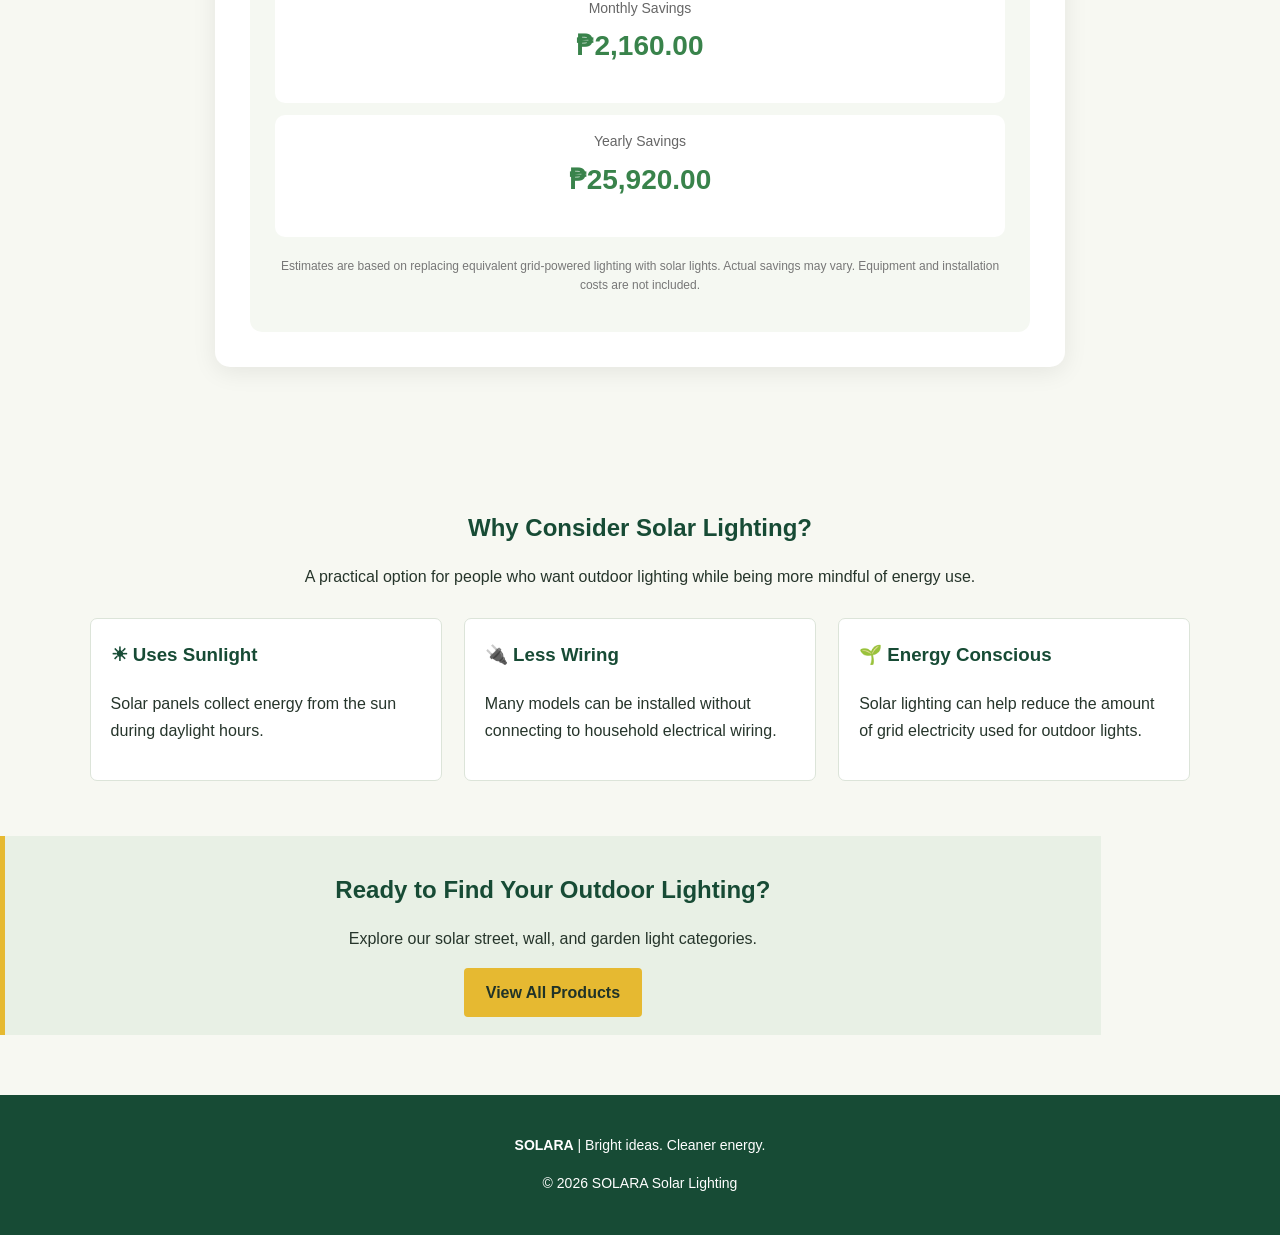
==== commit 7d76e399: "Update index.html" ====
--- a/index.html
+++ b/index.html
@@ -40,69 +40,6 @@
     </div>
 </section>
 
-<section class="container calculator-section" id="calculator">
-
-    <div class="section-intro">
-        <h2>Calculate Your Solar Savings</h2>
-        <p>Discover how much you could save on electricity costs by switching to solar lighting.</p>
-    </div>
-
-    <div class="calculator-box">
-
-        <div class="calculator-inputs">
-
-            <div class="calc-field">
-                <label for="wattage">Light Wattage (W)</label>
-                <input type="number" id="wattage" value="100" min="1">
-            </div>
-
-            <div class="calc-field">
-                <label for="hours">Hours Used Per Day</label>
-                <input type="number" id="hours" value="12" min="1" max="24">
-            </div>
-
-            <div class="calc-field">
-                <label for="quantity">Number of Lights</label>
-                <input type="number" id="quantity" value="5" min="1">
-            </div>
-
-            <div class="calc-field">
-                <label for="rate">Electricity Rate (₱/kWh)</label>
-                <input type="number" id="rate" value="12" min="0.01" step="0.01">
-            </div>
-
-        </div>
-
-        <button type="button" class="button calculate-btn" id="calculateBtn">
-            Calculate My Savings
-        </button>
-
-        <div class="calculator-results">
-
-            <h3>Your Estimated Savings</h3>
-
-            <div class="savings-amount">
-                <span>Monthly Savings</span>
-                <h2 id="monthlySavings">₱2,160.00</h2>
-            </div>
-
-            <div class="savings-amount">
-                <span>Yearly Savings</span>
-                <h2 id="yearlySavings">₱25,920.00</h2>
-            </div>
-
-            <p class="calculator-note">
-                Estimates are based on replacing equivalent grid-powered
-                lighting with solar lights. Actual savings may vary.
-                Equipment and installation costs are not included.
-            </p>
-
-        </div>
-
-    </div>
-
-</section>
-
 <section class="container">
     <div class="section-intro">
         <h2>Smarter Lighting Starts With the Sun</h2>
@@ -171,7 +108,69 @@
         <img src="solar-garden.jpg" alt="Solar garden lights illuminating a pathway">
     </div>
 </section>
-
+<section class="container calculator-section" id="calculator">
+
+    <div class="section-intro">
+        <h2>Calculate Your Solar Savings</h2>
+        <p>Discover how much you could save on electricity costs by switching to solar lighting.</p>
+    </div>
+
+    <div class="calculator-box">
+
+        <div class="calculator-inputs">
+
+            <div class="calc-field">
+                <label for="wattage">Light Wattage (W)</label>
+                <input type="number" id="wattage" value="100" min="1">
+            </div>
+
+            <div class="calc-field">
+                <label for="hours">Hours Used Per Day</label>
+                <input type="number" id="hours" value="12" min="1" max="24">
+            </div>
+
+            <div class="calc-field">
+                <label for="quantity">Number of Lights</label>
+                <input type="number" id="quantity" value="5" min="1">
+            </div>
+
+            <div class="calc-field">
+                <label for="rate">Electricity Rate (₱/kWh)</label>
+                <input type="number" id="rate" value="12" min="0.01" step="0.01">
+            </div>
+
+        </div>
+
+        <button type="button" class="button calculate-btn" id="calculateBtn">
+            Calculate My Savings
+        </button>
+
+        <div class="calculator-results">
+
+            <h3>Your Estimated Savings</h3>
+
+            <div class="savings-amount">
+                <span>Monthly Savings</span>
+                <h2 id="monthlySavings">₱2,160.00</h2>
+            </div>
+
+            <div class="savings-amount">
+                <span>Yearly Savings</span>
+                <h2 id="yearlySavings">₱25,920.00</h2>
+            </div>
+
+            <p class="calculator-note">
+                Estimates are based on replacing equivalent grid-powered
+                lighting with solar lights. Actual savings may vary.
+                Equipment and installation costs are not included.
+            </p>
+
+        </div>
+
+    </div>
+
+</section>
+    
 <section class="container">
     <div class="section-intro">
         <h2>Why Consider Solar Lighting?</h2>
--- a/style.css
+++ b/style.css
@@ -425,3 +425,104 @@
     color: #2f6b3f;
     font-weight: bold;
 }
+
+
+.calculator-section {
+    padding-top: 60px;
+    padding-bottom: 60px;
+}
+
+.calculator-box {
+    max-width: 850px;
+    margin: 30px auto;
+    padding: 35px;
+    background: #ffffff;
+    border-radius: 15px;
+    box-shadow: 0 5px 25px rgba(0,0,0,0.08);
+}
+
+.calculator-inputs {
+    display: grid;
+    grid-template-columns: repeat(2, 1fr);
+    gap: 22px;
+}
+
+.calc-field {
+    display: flex;
+    flex-direction: column;
+    gap: 8px;
+}
+
+.calc-field label {
+    font-weight: 600;
+    color: #26352c;
+}
+
+.calc-field input {
+    padding: 13px;
+    border: 1px solid #ddd;
+    border-radius: 8px;
+    font-size: 16px;
+    width: 100%;
+    box-sizing: border-box;
+}
+
+.calc-field input:focus {
+    outline: 2px solid #d99a28;
+    border-color: #d99a28;
+}
+
+.calculate-btn {
+    margin-top: 25px;
+    border: none;
+    cursor: pointer;
+    width: 100%;
+}
+
+.calculator-results {
+    margin-top: 30px;
+    padding: 25px;
+    background: #f5f8f2;
+    border-radius: 12px;
+    text-align: center;
+}
+
+.calculator-results h3 {
+    margin-bottom: 20px;
+    color: #26352c;
+}
+
+.savings-amount {
+    padding: 15px;
+    margin: 12px 0;
+    background: white;
+    border-radius: 10px;
+}
+
+.savings-amount span {
+    color: #666;
+    font-size: 14px;
+}
+
+.savings-amount h2 {
+    color: #39834b;
+    font-size: 28px;
+    margin-top: 8px;
+}
+
+.calculator-note {
+    color: #777;
+    font-size: 12px;
+    margin-top: 20px;
+    line-height: 1.6;
+}
+
+@media (max-width: 600px) {
+    .calculator-box {
+        padding: 20px;
+    }
+
+    .calculator-inputs {
+        grid-template-columns: 1fr;
+    }
+}
